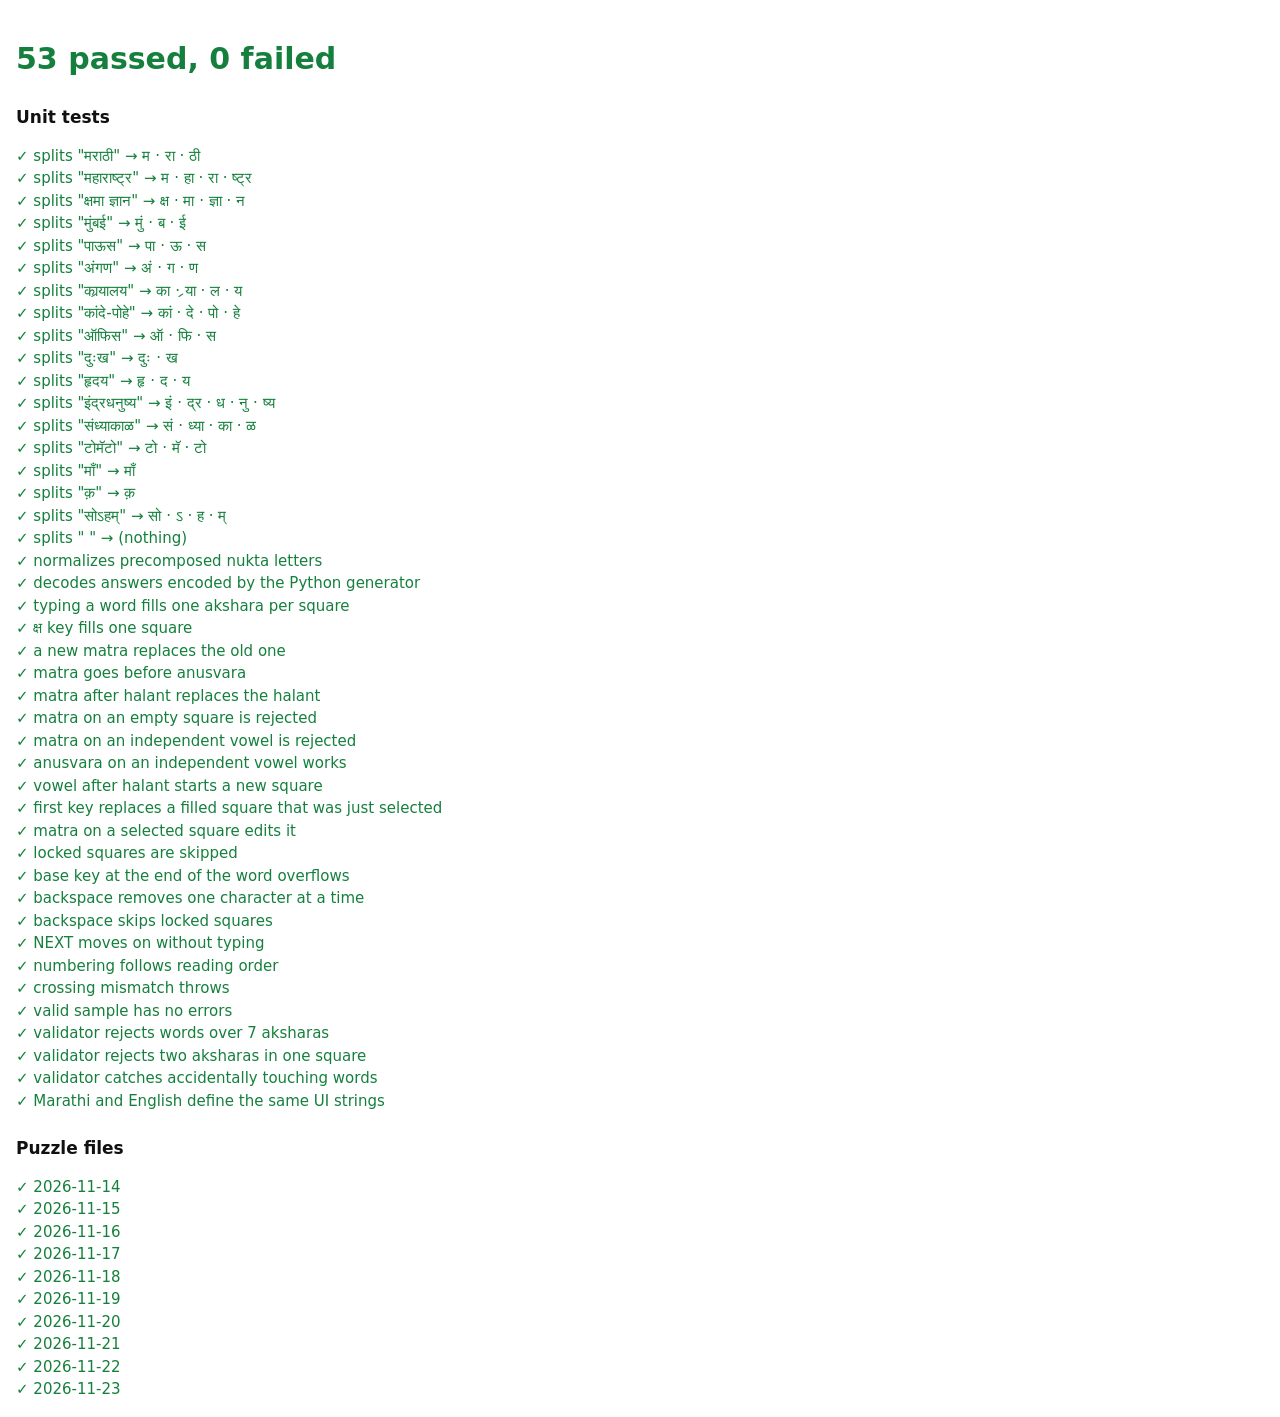
==== test/index.html @ 2547f243 "Marathi crossword: playable daily puzzles, generator and offline PWA - Static web app for Android ph" ====
<!doctype html>
<html lang="mr">
<head>
  <meta charset="utf-8">
  <meta name="viewport" content="width=device-width, initial-scale=1">
  <title>Crossword Tests</title>
  <style>
    :root { --bg: #fff; --text: #111; --ok: #15803d; --bad: #dc2626; --muted: #666; }
    @media (prefers-color-scheme: dark) { :root:not([data-theme="light"]) { --bg: #111; --text: #eee; --ok: #4ade80; --bad: #f87171; --muted: #999; } }
    :root[data-theme="dark"] { --bg: #111; --text: #eee; --ok: #4ade80; --bad: #f87171; --muted: #999; }
    body { background: var(--bg); color: var(--text); font: 15px/1.5 system-ui, "Noto Sans Devanagari", sans-serif; margin: 0; padding: 16px; }
    .ok { color: var(--ok); } .bad { color: var(--bad); } pre { white-space: pre-wrap; color: var(--muted); margin: 0 0 8px 20px; }
    h2 { font-size: 17px; margin-top: 24px; }
  </style>
</head>
<body>
  <h1 id="summary">Running…</h1>
  <div id="out"></div>
  <script type="module">
    import { tests } from './tests.js';
    import { validateAll } from '../tools/validate-lib.js';
    const out = document.getElementById('out');
    const line = (cls, text, detail) => {
      const d = document.createElement('div');
      d.className = cls;
      d.textContent = text;
      out.appendChild(d);
      if (detail) { const p = document.createElement('pre'); p.textContent = detail; out.appendChild(p); }
    };
    let pass = 0, fail = 0;
    out.insertAdjacentHTML('beforeend', '<h2>Unit tests</h2>');
    for (const t of tests) {
      try { await t.fn(); pass++; line('ok', '✓ ' + t.name); }
      catch (e) { fail++; line('bad', '✗ ' + t.name, e.message); }
    }
    out.insertAdjacentHTML('beforeend', '<h2>Puzzle files</h2>');
    const get = async (u) => { const r = await fetch(u, { cache: 'no-cache' }); if (!r.ok) throw new Error(r.status); return r.json(); };
    const report = await validateAll(await get('../puzzles/index.json'), (id) => get(`../puzzles/${id}.json`));
    for (const { id, errors } of report) {
      if (errors.length) { fail++; line('bad', '✗ ' + id, errors.join('\n')); } else { pass++; line('ok', '✓ ' + id); }
    }
    const s = document.getElementById('summary');
    s.textContent = `${pass} passed, ${fail} failed`;
    s.className = fail ? 'bad' : 'ok';
    window.__testResult = { pass, fail };
  </script>
</body>
</html>
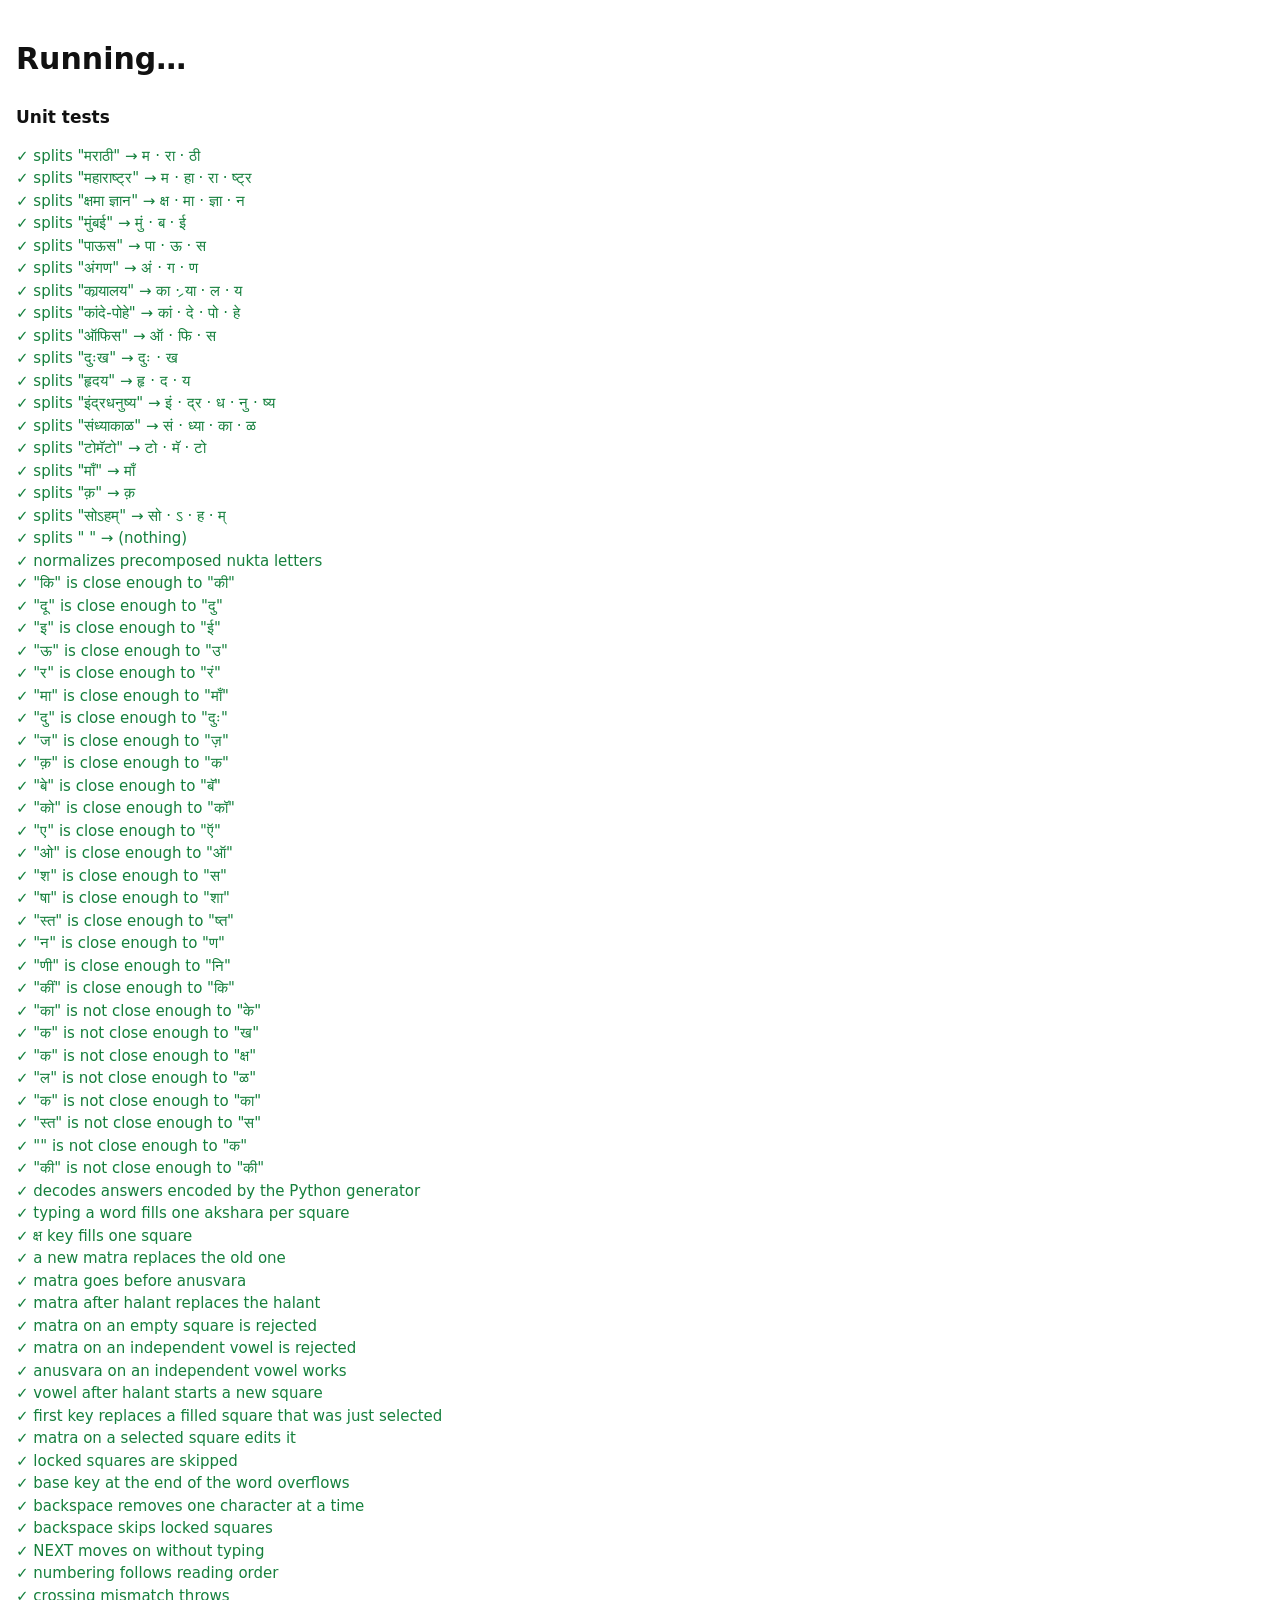
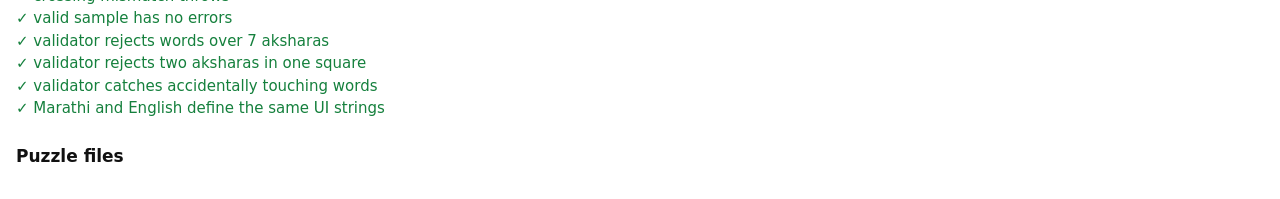
==== commit 6d7599cd: "Add More puzzles: 216 extra puzzles by theme, any time generate.py --extra builds undated puzzles (x" ====
--- a/test/index.html
+++ b/test/index.html
@@ -35,7 +35,10 @@
     }
     out.insertAdjacentHTML('beforeend', '<h2>Puzzle files</h2>');
     const get = async (u) => { const r = await fetch(u, { cache: 'no-cache' }); if (!r.ok) throw new Error(r.status); return r.json(); };
-    const report = await validateAll(await get('../puzzles/index.json'), (id) => get(`../puzzles/${id}.json`));
+    const report = [
+      ...await validateAll(await get('../puzzles/index.json'), (id) => get(`../puzzles/${id}.json`)),
+      ...await validateAll(await get('../puzzles/extra/index.json'), (id) => get(`../puzzles/extra/${id}.json`)),
+    ];
     for (const { id, errors } of report) {
       if (errors.length) { fail++; line('bad', '✗ ' + id, errors.join('\n')); } else { pass++; line('ok', '✓ ' + id); }
     }
